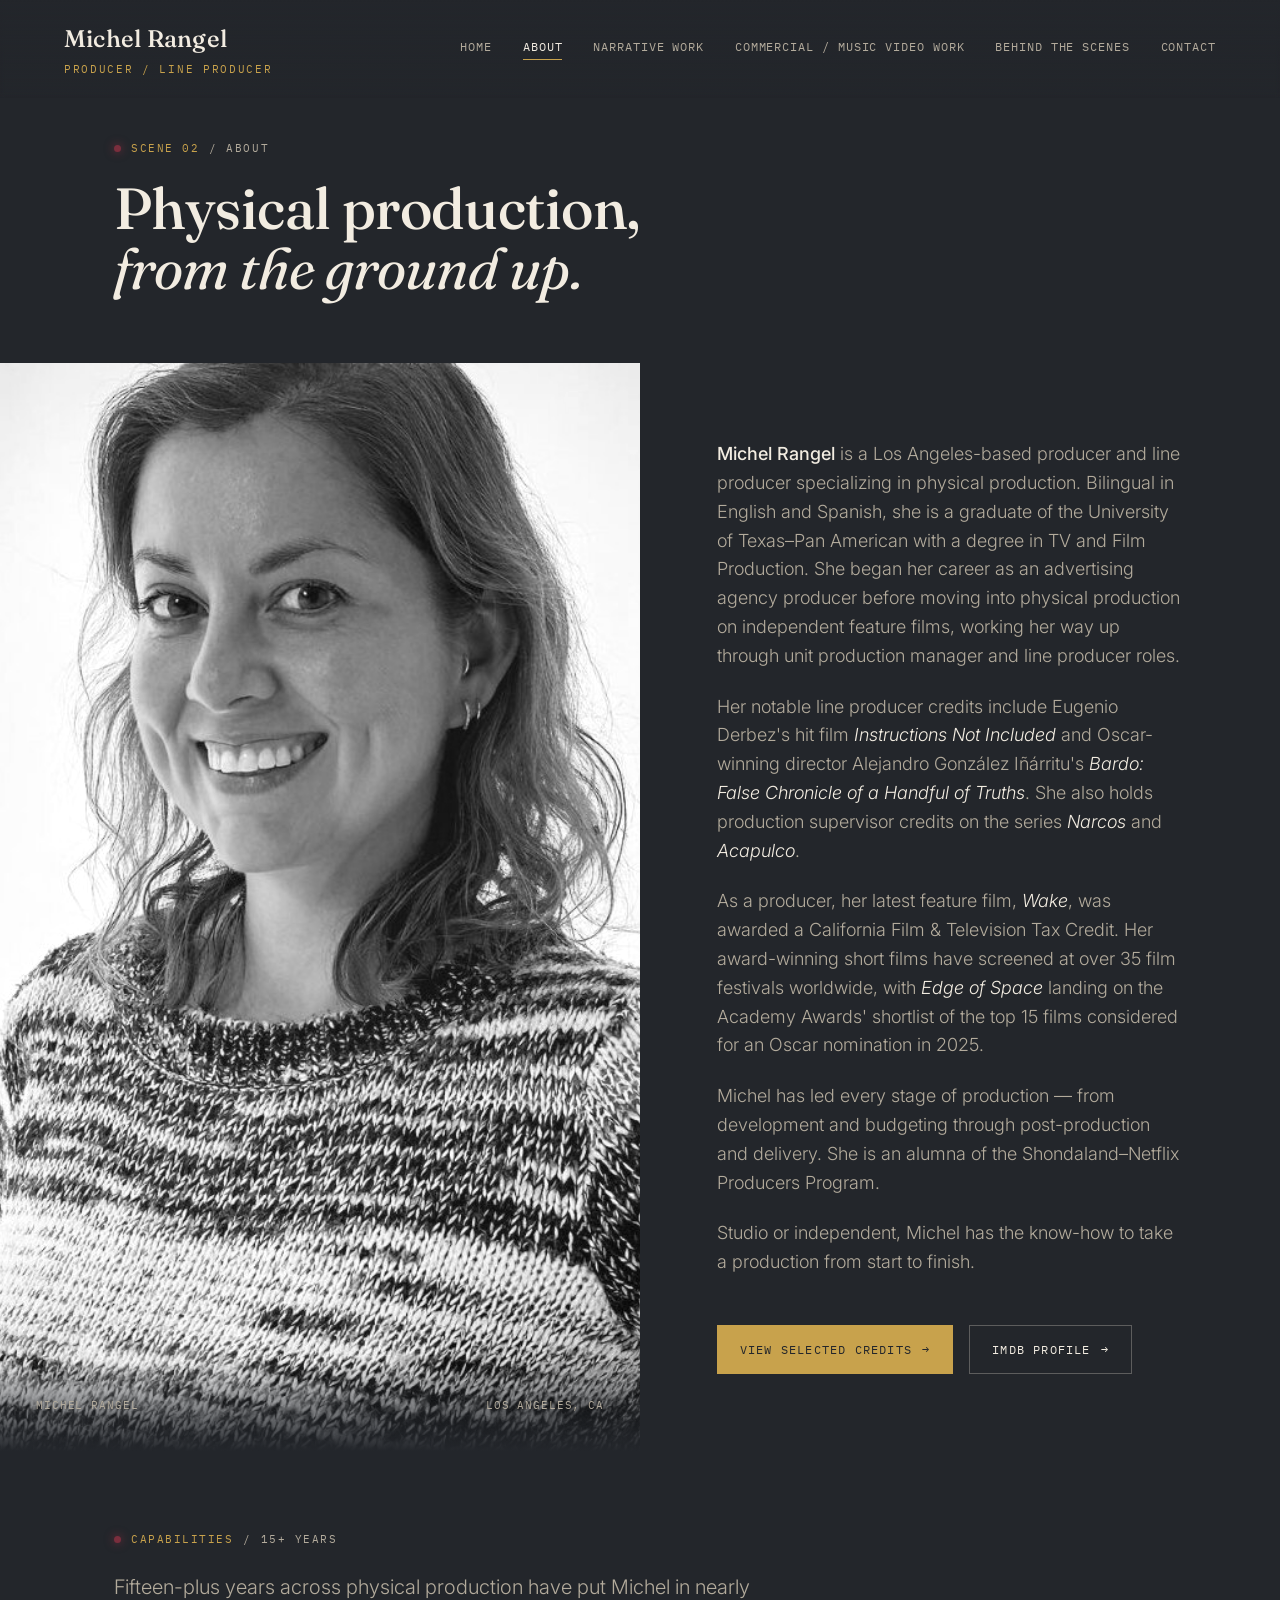
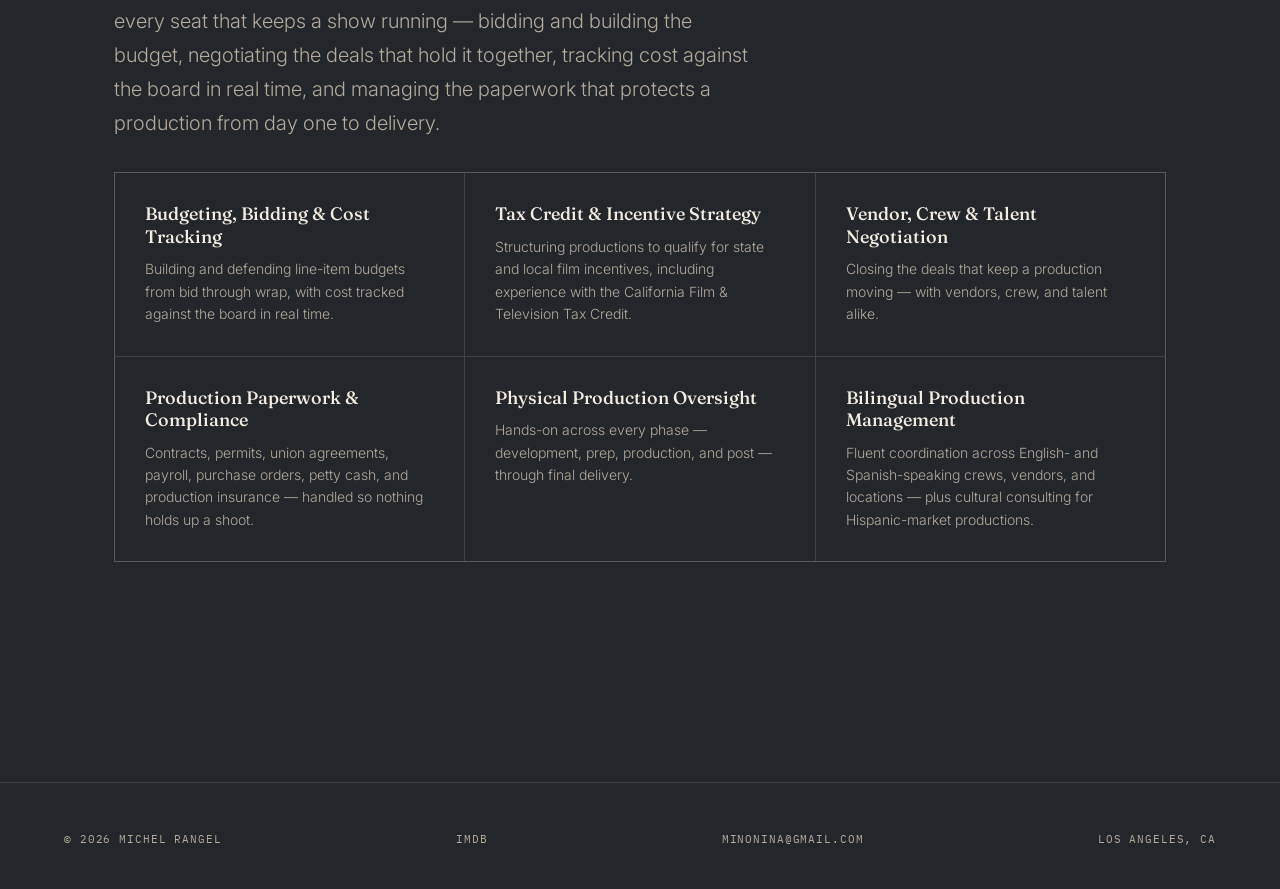
==== site/about.html @ a9e3a03b "Add files via upload" ====
<!DOCTYPE html>
<html lang="en" data-theme="dark">
<head>
<meta charset="UTF-8">
<meta name="viewport" content="width=device-width, initial-scale=1.0">
<title>About — Michel Rangel</title>
<meta name="description" content="Michel Rangel is a Los Angeles-based producer and line producer specializing in physical production.">
<link rel="stylesheet" href="css/style.css">
</head>
<body>

<header class="site-header">
  <a href="index.html" class="mark">Michel Rangel<small>Producer / Line Producer</small></a>
  <button class="nav-toggle">Menu</button>
  <nav class="site-nav">
    <a href="index.html">Home</a>
    <a href="about.html" class="active">About</a>
    <a href="work.html">Narrative Work</a>
    <a href="commercial.html">Commercial / Music Video Work</a>
    <a href="behind-the-scenes.html">Behind the Scenes</a>
    <a href="contact.html">Contact</a>
  </nav>
</header>

<section class="page-hero">
  <div class="wrap">
    <div class="slate">Scene 02 <span class="dim">/ About</span></div>
    <h1 class="display-lg">Physical production,<br><span class="italic">from the ground up.</span></h1>
  </div>
</section>

<section class="about-split-section reveal">
  <div class="about-split">
    <div class="about-portrait">
      <img src="assets/img/headshot/michel-headshot.jpg" alt="Portrait of Michel Rangel">
      <div class="portrait-caption">
        <span>Michel Rangel</span>
        <span>Los Angeles, CA</span>
      </div>
    </div>

    <div class="about-text">
      <div class="about-text-inner">
      <p><strong>Michel Rangel</strong> is a Los Angeles-based producer and line producer specializing in physical production. Bilingual in English and Spanish, she is a graduate of the University of Texas–Pan American with a degree in TV and Film Production. She began her career as an advertising agency producer before moving into physical production on independent feature films, working her way up through unit production manager and line producer roles.</p>

      <p>Her notable line producer credits include Eugenio Derbez's hit film <em>Instructions Not Included</em> and Oscar-winning director Alejandro González Iñárritu's <em>Bardo: False Chronicle of a Handful of Truths</em>. She also holds production supervisor credits on the series <em>Narcos</em> and <em>Acapulco</em>.</p>

      <p>As a producer, her latest feature film, <em>Wake</em>, was awarded a California Film &amp; Television Tax Credit. Her award-winning short films have screened at over 35 film festivals worldwide, with <em>Edge of Space</em> landing on the Academy Awards' shortlist of the top 15 films considered for an Oscar nomination in 2025.</p>

      <p>Michel has led every stage of production — from development and budgeting through post-production and delivery. She is an alumna of the Shondaland–Netflix Producers Program.</p>


      <p>Studio or independent, Michel has the know-how to take a production from start to finish.</p>

      <div style="margin-top:48px; display:flex; gap:16px; flex-wrap:wrap;">
        <a class="btn solid" href="work.html">View selected credits <span class="arrow">→</span></a>
        <a class="btn" href="https://www.imdb.com/name/nm3859965/" target="_blank" rel="noopener">IMDb profile <span class="arrow">→</span></a>
      </div>
      </div>
    </div>
  </div>
</section>

<section class="tight reveal">
  <div class="wrap">
    <div class="slate">Capabilities <span class="dim">/ 15+ Years</span></div>
    <p class="lede">Fifteen-plus years across physical production have put Michel in nearly every seat that keeps a show running — bidding and building the budget, negotiating the deals that hold it together, tracking cost against the board in real time, and managing the paperwork that protects a production from day one to delivery.</p>
    <div class="capability-grid">
      <div class="capability-item">
        <div class="capability-title">Budgeting, Bidding &amp; Cost Tracking</div>
        <p>Building and defending line-item budgets from bid through wrap, with cost tracked against the board in real time.</p>
      </div>
      <div class="capability-item">
        <div class="capability-title">Tax Credit &amp; Incentive Strategy</div>
        <p>Structuring productions to qualify for state and local film incentives, including experience with the California Film &amp; Television Tax Credit.</p>
      </div>
      <div class="capability-item">
        <div class="capability-title">Vendor, Crew &amp; Talent Negotiation</div>
        <p>Closing the deals that keep a production moving — with vendors, crew, and talent alike.</p>
      </div>
      <div class="capability-item">
        <div class="capability-title">Production Paperwork &amp; Compliance</div>
        <p>Contracts, permits, union agreements, payroll, purchase orders, petty cash, and production insurance — handled so nothing holds up a shoot.</p>
      </div>
      <div class="capability-item">
        <div class="capability-title">Physical Production Oversight</div>
        <p>Hands-on across every phase — development, prep, production, and post — through final delivery.</p>
      </div>
      <div class="capability-item">
        <div class="capability-title">Bilingual Production Management</div>
        <p>Fluent coordination across English- and Spanish-speaking crews, vendors, and locations — plus cultural consulting for Hispanic-market productions.</p>
      </div>
    </div>
  </div>
</section>

<footer class="site-footer">
  <div class="wrap">
    <span>© 2026 Michel Rangel</span>
    <span><a href="https://www.imdb.com/name/nm3859965/" target="_blank" rel="noopener">IMDb</a></span>
    <span><a href="contact.html">minonina@gmail.com</a></span>
    <span>Los Angeles, CA</span>
  </div>
</footer>

<script src="js/main.js"></script>
</body>
</html>
---- site/css/style.css ----
/* =========================================================
   MICHEL RANGEL — Producer / Line Producer
   Design system: cinematic editorial, warm dark or warm parchment — theme-able, brass + wine
   ========================================================= */

@import url('https://fonts.googleapis.com/css2?family=Fraunces:ital,opsz,wght@0,9..144,300;0,9..144,400;0,9..144,500;0,9..144,600;1,9..144,400&family=Inter:wght@300;400;500;600&family=IBM+Plex+Mono:wght@400;500&display=swap');

:root{
  /* ---- shared tokens ---- */
  --brass: #c8a24c;
  --brass-dim: #8f793c;
  --wine: #7a2e3d;      /* accent — replaces the earlier red/ember */
  --wine-dim: #5c222e;

  --display: 'Fraunces', Georgia, serif;
  --body: 'Inter', -apple-system, BlinkMacSystemFont, sans-serif;
  --mono: 'IBM Plex Mono', ui-monospace, Menlo, monospace;

  --maxw: 1180px;
  --edge: clamp(24px, 5vw, 72px);
}

/* ---- theme tokens ----
   --ink      = page background
   --ink-2    = card / panel surface
   --paper    = primary text (on --ink)
   --paper-dim= secondary text
   --line / --line-strong = hairline dividers
   --hero-*   = hero photo treatment
   (Names kept from the original dark-mode-only build; they now just mean
   "background" / "foreground" regardless of which theme is active.) */

html[data-theme="dark"]{
  --ink: #23262b;
  --ink-2: #2b2f36;
  --paper: #f2ece1;
  --paper-dim: #b3ab9c;
  --line: rgba(242,236,221,0.14);
  --line-strong: rgba(242,236,221,0.28);
  --hero-img-opacity: 0.34;
  --hero-scrim-from: rgba(35,38,43,0.30);
  --hero-scrim-mid: rgba(35,38,43,0.62);
  --hero-scrim-to: #23262b;
  --img-filter: grayscale(0.15) contrast(1.05);
  --img-filter-hover: grayscale(0) contrast(1.08);
}

html[data-theme="light"]{
  --ink: #f1ebdd;
  --ink-2: #fbf8f1;
  --paper: #221f1b;
  --paper-dim: #6d6455;
  --line: rgba(34,31,27,0.12);
  --line-strong: rgba(34,31,27,0.24);
  --hero-img-opacity: 0.62;
  --hero-scrim-from: rgba(241,235,221,0.12);
  --hero-scrim-mid: rgba(241,235,221,0.68);
  --hero-scrim-to: #f1ebdd;
  --img-filter: grayscale(0.05) contrast(1.02) brightness(1.01);
  --img-filter-hover: grayscale(0) contrast(1.05) brightness(1.03);
}

*{box-sizing:border-box; margin:0; padding:0;}

html{scroll-behavior:smooth;}

body{
  background: var(--ink);
  color: var(--paper);
  font-family: var(--body);
  font-weight: 400;
  line-height: 1.6;
  -webkit-font-smoothing: antialiased;
  overflow-x: hidden;
}

img{display:block; max-width:100%; height:auto;}
a{color:inherit; text-decoration:none;}

::selection{ background: var(--brass); color: var(--ink); }

:focus-visible{
  outline: 2px solid var(--brass);
  outline-offset: 3px;
}

.wrap{
  max-width: var(--maxw);
  margin: 0 auto;
  padding-left: var(--edge);
  padding-right: var(--edge);
}

/* ---------- Slate eyebrow (signature device) ---------- */
.slate{
  display:flex;
  align-items:center;
  gap: 10px;
  font-family: var(--mono);
  font-size: 11px;
  letter-spacing: 0.14em;
  text-transform: uppercase;
  color: var(--brass);
  margin-bottom: 22px;
}
.slate::before{
  content:"";
  width: 7px; height: 7px;
  background: var(--wine);
  border-radius: 50%;
  box-shadow: 0 0 8px 1px rgba(122,46,61,0.65);
  flex: none;
}
.slate .dim{ color: var(--paper-dim); font-weight:400; }

/* ---------- Nav ---------- */
.site-header{
  position: fixed;
  top:0; left:0; right:0;
  z-index: 100;
  padding: 20px var(--edge);
  display:flex;
  align-items:center;
  justify-content: space-between;
  background: linear-gradient(to bottom, var(--ink) 0%, transparent 100%);
  backdrop-filter: blur(2px);
}
.site-header .mark{
  font-family: var(--display);
  font-weight: 500;
  font-size: 24px;
  letter-spacing: 0.01em;
}
.site-header .mark small{
  display:block;
  font-family: var(--mono);
  font-size: 10.5px;
  letter-spacing: 0.16em;
  color: var(--brass);
  text-transform: uppercase;
  margin-top: 3px;
  font-weight: 400;
}
.site-header.no-mark .mark{ visibility: hidden; }
.site-nav{
  display:flex;
  gap: clamp(12px, 2.4vw, 32px);
  font-family: var(--mono);
  font-size: 11.5px;
  letter-spacing: 0.08em;
  text-transform: uppercase;
}
.site-nav a{
  position: relative;
  padding-bottom: 4px;
  color: var(--paper-dim);
  transition: color .25s ease;
}
.site-nav a:hover, .site-nav a.active{ color: var(--paper); }
.site-nav a.active::after{
  content:"";
  position:absolute;
  left:0; right:0; bottom:0;
  height:1px;
  background: var(--brass);
}
.nav-toggle{
  display:none;
  background:none; border:none;
  color: var(--paper);
  font-family: var(--mono);
  font-size: 11px;
  letter-spacing: .12em;
  text-transform: uppercase;
  cursor:pointer;
  border: 1px solid var(--line-strong);
  padding: 8px 14px;
}

@media (max-width: 1040px){
  .site-nav{
    position: fixed;
    inset: 0;
    height: 100vh;
    height: 100dvh;
    z-index: 200;
    background: var(--ink);
    flex-direction: column;
    justify-content: center;
    align-items: flex-start;
    padding: var(--edge);
    gap: 28px;
    font-size: 22px;
    opacity: 0;
    pointer-events: none;
    transform: translateY(-12px);
    transition: transform .35s cubic-bezier(.65,0,.35,1), opacity .3s ease;
  }
  .site-nav.open{
    transform: translateY(0);
    opacity: 1;
    pointer-events: auto;
  }
  .nav-toggle{ display:block; }
}

/* ---------- Footer ---------- */
.site-footer{
  border-top: 1px solid var(--line);
  padding: 48px var(--edge) 40px;
  margin-top: 140px;
}
.site-footer .wrap{
  padding:0;
  display:flex;
  flex-wrap: wrap;
  gap: 24px;
  align-items: baseline;
  justify-content: space-between;
  font-family: var(--mono);
  font-size: 11px;
  letter-spacing: 0.08em;
  color: var(--paper-dim);
  text-transform: uppercase;
}
.site-footer a{ color: var(--paper-dim); border-bottom: 1px solid transparent; }
.site-footer a:hover{ color: var(--brass); border-color: var(--brass); }

/* ---------- Type helpers ---------- */
h1,h2,h3{ font-family: var(--display); font-weight: 500; letter-spacing: -0.01em; }
.display-xl{
  font-size: 88px;
  font-size: clamp(48px, 9vw, 108px);
  line-height: 0.98;
  font-weight: 500;
}
.display-lg{
  font-size: 46px;
  font-size: clamp(34px, 5.5vw, 58px);
  line-height: 1.05;
}
.display-md{
  font-size: 30px;
  font-size: clamp(26px, 3.4vw, 36px);
  line-height: 1.15;
}
.lede{
  font-size: clamp(17px, 2vw, 20px);
  font-weight: 300;
  color: var(--paper-dim);
  line-height: 1.7;
  max-width: 640px;
}
.italic{ font-style: italic; font-weight: 400; }

/* ---------- Buttons / links ---------- */
.btn{
  display:inline-flex;
  align-items:center;
  gap: 10px;
  font-family: var(--mono);
  font-size: 12px;
  letter-spacing: 0.1em;
  text-transform: uppercase;
  padding: 14px 22px;
  border: 1px solid var(--line-strong);
  transition: border-color .25s ease, background .25s ease, color .25s ease;
}
.btn:hover{ border-color: var(--brass); color: var(--brass); }
.btn.solid{
  background: var(--brass);
  color: var(--ink);
  border-color: var(--brass);
}
.btn.solid:hover{ background: transparent; color: var(--brass); }
.btn .arrow{ transition: transform .25s ease; }
.btn:hover .arrow{ transform: translateX(3px); }

/* ---------- Sections ---------- */
section{ padding: 120px 0; position: relative; }
section.tight{ padding: 80px 0; }
.section-head{ margin-bottom: 56px; }

hr.rule{
  border: none;
  border-top: 1px solid var(--line);
  margin: 0;
}

/* ---------- Hero (home) ---------- */
.hero{
  min-height: 62vh;
  min-height: 62svh;
  display:flex;
  flex-direction: column;
  justify-content: flex-end;
  padding-top: 112px;
  padding-bottom: 64px;
  position: relative;
}
.hero-bg{
  position:absolute; inset:0;
  background-size: cover;
  background-position: center 30%;
  opacity: var(--hero-img-opacity);
  filter: saturate(0.92) contrast(1.05);
}
.hero-bg::after{ content:""; }
.hero-scrim{
  position:absolute; inset:0;
  background:
    linear-gradient(to bottom, var(--hero-scrim-from) 0%, var(--hero-scrim-mid) 48%, var(--hero-scrim-to) 94%);
}
.hero-content{ position: relative; z-index: 2; }
.hero-role{
  font-family: var(--mono);
  font-size: 13px;
  letter-spacing: 0.14em;
  text-transform: uppercase;
  color: var(--paper-dim);
  margin-top: 18px;
}
.hero-role .amp{ color: var(--brass); }

.hero-meta{
  display:flex;
  gap: 36px;
  flex-wrap: wrap;
  margin-top: 44px;
}
.hero-meta > div{
  margin-right: 36px;
  font-family: var(--mono);
  font-size: 11.5px;
  letter-spacing: .06em;
  color: var(--paper-dim);
  text-transform: uppercase;
}
.hero-meta strong{ color: var(--paper); display:block; font-size: 12px; margin-bottom: 4px; }

/* ---------- Video embed ---------- */
.video-frame{
  position: relative;
  width: 100%;
  aspect-ratio: 16/9;
  background: #000;
  border: 1px solid var(--line-strong);
  overflow: hidden;
}
.video-frame iframe{
  position:absolute; inset:0; width:100%; height:100%; border:0;
}
.video-cap{
  display:flex;
  justify-content: space-between;
  gap: 16px;
  flex-wrap: wrap;
  margin-top: 14px;
  font-family: var(--mono);
  font-size: 11px;
  letter-spacing: .06em;
  text-transform: uppercase;
  color: var(--paper-dim);
}
.video-cap .accent{ color: var(--brass); }

/* ---------- Commercial page video grid ---------- */
.video-grid{
  display:grid;
  grid-template-columns: repeat(2, 1fr);
  gap: 56px 32px;
}
.video-grid .video-cap{ flex-direction: column; gap: 4px; }

@media (max-width: 900px){
  .video-grid{ grid-template-columns: 1fr; gap: 44px; }
}

/* ---------- Poster strip ---------- */
.poster-grid{
  display:grid;
  grid-template-columns: repeat(3, 1fr);
  gap: 2px;
  background: var(--line);
  border: 1px solid var(--line);
}
.poster-card{
  position: relative;
  background: var(--ink-2);
  overflow: hidden;
  aspect-ratio: 2/3;
}
.poster-card img{
  width:100%; height:100%; object-fit: cover;
  transition: transform .6s cubic-bezier(.2,.6,.2,1), filter .5s ease;
  filter: var(--img-filter);
}
.poster-card:hover img{ transform: scale(1.045); filter: var(--img-filter-hover); }
.poster-info{
  position:absolute; left:0; right:0; bottom:0;
  padding: 18px 16px 16px;
  background: linear-gradient(to top, var(--ink) 0%, transparent 100%);
}
.poster-info .t{ font-family: var(--display); font-size: 18px; font-weight: 500; }
.poster-info .m{
  font-family: var(--mono); font-size: 10px; letter-spacing: .08em;
  text-transform: uppercase; color: var(--brass); margin-top: 4px;
}

@media (max-width: 780px){
  .poster-grid{ grid-template-columns: repeat(2,1fr); }
}

/* ---------- About page: full-bleed split screen ---------- */
.about-split-section{ padding: 0; }

.about-split{
  display:grid;
  grid-template-columns: 1fr 1fr;
  min-height: 640px;
}

.about-portrait{
  position: relative;
}
.about-portrait img{
  width:100%;
  height:100%;
  object-fit: cover;
  filter: grayscale(1) contrast(1.05);
  display:block;
}
.portrait-caption{
  position:absolute;
  left:0; right:0; bottom:0;
  padding: clamp(20px, 3vw, 36px);
  background: linear-gradient(to top, var(--ink) 0%, rgba(0,0,0,0) 100%);
  display:flex;
  justify-content: space-between;
  font-family: var(--mono);
  font-size: 11px;
  letter-spacing: .08em;
  text-transform: uppercase;
  color: var(--paper-dim);
}

.about-text{
  display:flex;
  align-items: center;
  background: var(--ink);
}
.about-text-inner{
  padding: clamp(40px, 6vw, 88px);
  max-width: 620px;
}
.about-text-inner p{
  font-size: clamp(16px, 1.5vw, 18px);
  font-weight: 300;
  color: var(--paper-dim);
  margin-bottom: 22px;
}
.about-text-inner p strong{ color: var(--paper); font-weight: 500; }
.about-text-inner p em{ color: var(--paper); font-style: italic; }

@media (max-width: 900px){
  .about-split{ grid-template-columns: 1fr; }
  .about-portrait{ aspect-ratio: 4/5; min-height: 0; }
}


/* ---------- Capabilities (About page) ---------- */
.capability-grid{
  display:grid;
  grid-template-columns: repeat(3, 1fr);
  gap: 1px;
  background: var(--line);
  border: 1px solid var(--line);
  margin-top: 32px;
}
.capability-item{
  background: var(--ink);
  padding: 30px clamp(18px, 2.4vw, 30px);
}
.capability-title{
  font-family: var(--display);
  font-size: 18px;
  font-weight: 500;
  color: var(--paper);
  margin-bottom: 10px;
  line-height: 1.25;
}
.capability-item p{
  font-size: 14px;
  color: var(--paper-dim);
  font-weight: 300;
  line-height: 1.6;
}

@media (max-width: 980px){
  .capability-grid{ grid-template-columns: repeat(2, 1fr); }
}
@media (max-width: 620px){
  .capability-grid{ grid-template-columns: 1fr; }
}

/* ---------- Credits (Work page) ---------- */
.credit-list{ border-top: 1px solid var(--line); }
.credit-row{
  display:grid;
  grid-template-columns: 100px 1fr auto;
  gap: 24px;
  align-items: baseline;
  padding: 26px 0;
  border-bottom: 1px solid var(--line);
  transition: padding-left .3s ease, border-color .3s ease;
}
.credit-row:hover{
  padding-left: 12px;
  border-color: var(--line-strong);
}
.credit-year{
  font-family: var(--mono);
  font-size: 12px;
  color: var(--brass);
  letter-spacing: .04em;
}
.credit-main .title{
  font-family: var(--display);
  font-size: clamp(19px, 2.4vw, 26px);
  font-weight: 500;
}
.credit-main .meta{
  font-family: var(--body);
  font-size: 14px;
  color: var(--paper-dim);
  margin-top: 6px;
  line-height: 1.55;
}
.credit-main .badge{
  display:inline-block;
  font-family: var(--mono);
  font-size: 10px;
  letter-spacing: .08em;
  text-transform: uppercase;
  color: var(--wine);
  border: 1px solid rgba(122,46,61,0.5);
  padding: 3px 8px;
  margin-top: 10px;
}
.credit-role{
  font-family: var(--mono);
  font-size: 11px;
  letter-spacing: .06em;
  text-transform: uppercase;
  color: var(--paper-dim);
  text-align: right;
  white-space: nowrap;
}

@media (max-width: 700px){
  .credit-row{ grid-template-columns: 1fr; gap: 8px; }
  .credit-role{ text-align: left; }
}

.credit-note{
  margin-top: 40px;
  font-family: var(--mono);
  font-size: 12px;
  color: var(--paper-dim);
  letter-spacing: .03em;
}
.credit-note a{ color: var(--brass); border-bottom: 1px solid var(--brass-dim); }

/* ---------- On Set (gallery) ---------- */
.gallery-group{ margin-bottom: 88px; }
.gallery-group:last-child{ margin-bottom: 0; }
.group-head{
  display:flex;
  justify-content: space-between;
  align-items: flex-end;
  gap: 20px;
  margin-bottom: 28px;
  border-bottom: 1px solid var(--line);
  padding-bottom: 18px;
}
.group-head h2{ font-size: clamp(22px, 2.6vw, 30px); }
.group-head .count{
  font-family: var(--mono);
  font-size: 11px;
  color: var(--paper-dim);
  letter-spacing: .08em;
}
.gallery-grid{
  display:grid;
  grid-template-columns: repeat(3, 1fr);
  gap: 20px;
}
.gallery-item{ position: relative; }
.gallery-item .frame{
  overflow:hidden;
  border: 1px solid var(--line);
  aspect-ratio: 3/2;
  background: var(--ink-2);
}
.gallery-item img{
  width:100%; height:100%; object-fit: cover;
  filter: var(--img-filter);
  transition: transform .6s cubic-bezier(.2,.6,.2,1), filter .4s ease;
}
.gallery-item:hover img{ transform: scale(1.05); filter: var(--img-filter-hover); }
.gallery-item .cap{
  margin-top: 10px;
  font-family: var(--mono);
  font-size: 10.5px;
  letter-spacing: .06em;
  text-transform: uppercase;
  color: var(--paper-dim);
}
.gallery-item.tall .frame{ aspect-ratio: 2/3; }
.gallery-item.wide{ grid-column: span 2; }
.gallery-item.wide .frame{ aspect-ratio: 16/9; }

@media (max-width: 900px){
  .gallery-grid{ grid-template-columns: repeat(2, 1fr); }
  .gallery-item.wide{ grid-column: span 2; }
}
@media (max-width: 560px){
  .gallery-grid{ grid-template-columns: 1fr; }
  .gallery-item.wide{ grid-column: span 1; }
}

/* ---------- Contact page ---------- */
.contact-grid{
  display:grid;
  grid-template-columns: 1.1fr 0.9fr;
  gap: clamp(40px, 6vw, 100px);
}
.contact-main .email-link{
  font-family: var(--display);
  font-size: clamp(20px, 2.2vw, 26px);
  font-weight: 500;
  display:inline-block;
  border-bottom: 2px solid var(--brass);
  padding-bottom: 5px;
  transition: color .25s ease;
}
.contact-main .email-link:hover{ color: var(--brass); }
.contact-links{
  margin-top: 40px;
  display:flex;
  flex-direction: column;
  gap: 14px;
}
.contact-links a{
  font-family: var(--mono);
  font-size: 13px;
  letter-spacing: .05em;
  color: var(--paper-dim);
  text-transform: uppercase;
  border-bottom: 1px solid transparent;
  width: fit-content;
}
.contact-links a:hover{ color: var(--paper); border-color: var(--line-strong); }

.rep-box{
  border: 1px solid var(--line);
  padding: 32px;
}
.rep-box .slate{ margin-bottom: 18px; }
.rep-box .agency{
  font-family: var(--display);
  font-size: 22px;
  margin-bottom: 20px;
}
.rep-person{
  padding: 16px 0;
  border-top: 1px solid var(--line);
}
.rep-person:last-child{ padding-bottom: 0; }
.rep-person .name{ font-size: 15px; font-weight: 500; }
.rep-person .email{
  display:block;
  font-family: var(--mono);
  font-size: 12.5px;
  color: var(--brass);
  margin-top: 6px;
  word-break: break-word;
}
.rep-note{
  margin-top: 24px;
  font-size: 13px;
  color: var(--paper-dim);
  line-height: 1.6;
}

@media (max-width: 780px){
  .contact-grid{ grid-template-columns: 1fr; }
}

/* ---------- Section transitions ---------- */
.reveal{
  opacity: 0;
  transform: translateY(18px);
  transition: opacity .7s ease, transform .7s cubic-bezier(.2,.6,.2,1);
}
.reveal.in{ opacity: 1; transform: translateY(0); }

@media (prefers-reduced-motion: reduce){
  .reveal{ opacity:1; transform:none; transition:none; }
  html{ scroll-behavior:auto; }
}

/* ---------- Page hero (non-home pages) ---------- */
.page-hero{
  padding-top: 140px;
  padding-bottom: 64px;
}
.page-hero.compact{ padding-bottom: 28px; }
.page-hero .slate{ margin-bottom: 20px; }

section.tight.flush-top{ padding-top: 20px; }

.contact-label{
  font-family: var(--mono);
  font-size: 11px;
  letter-spacing: .1em;
  text-transform: uppercase;
  color: var(--paper-dim);
  margin-bottom: 10px;
}
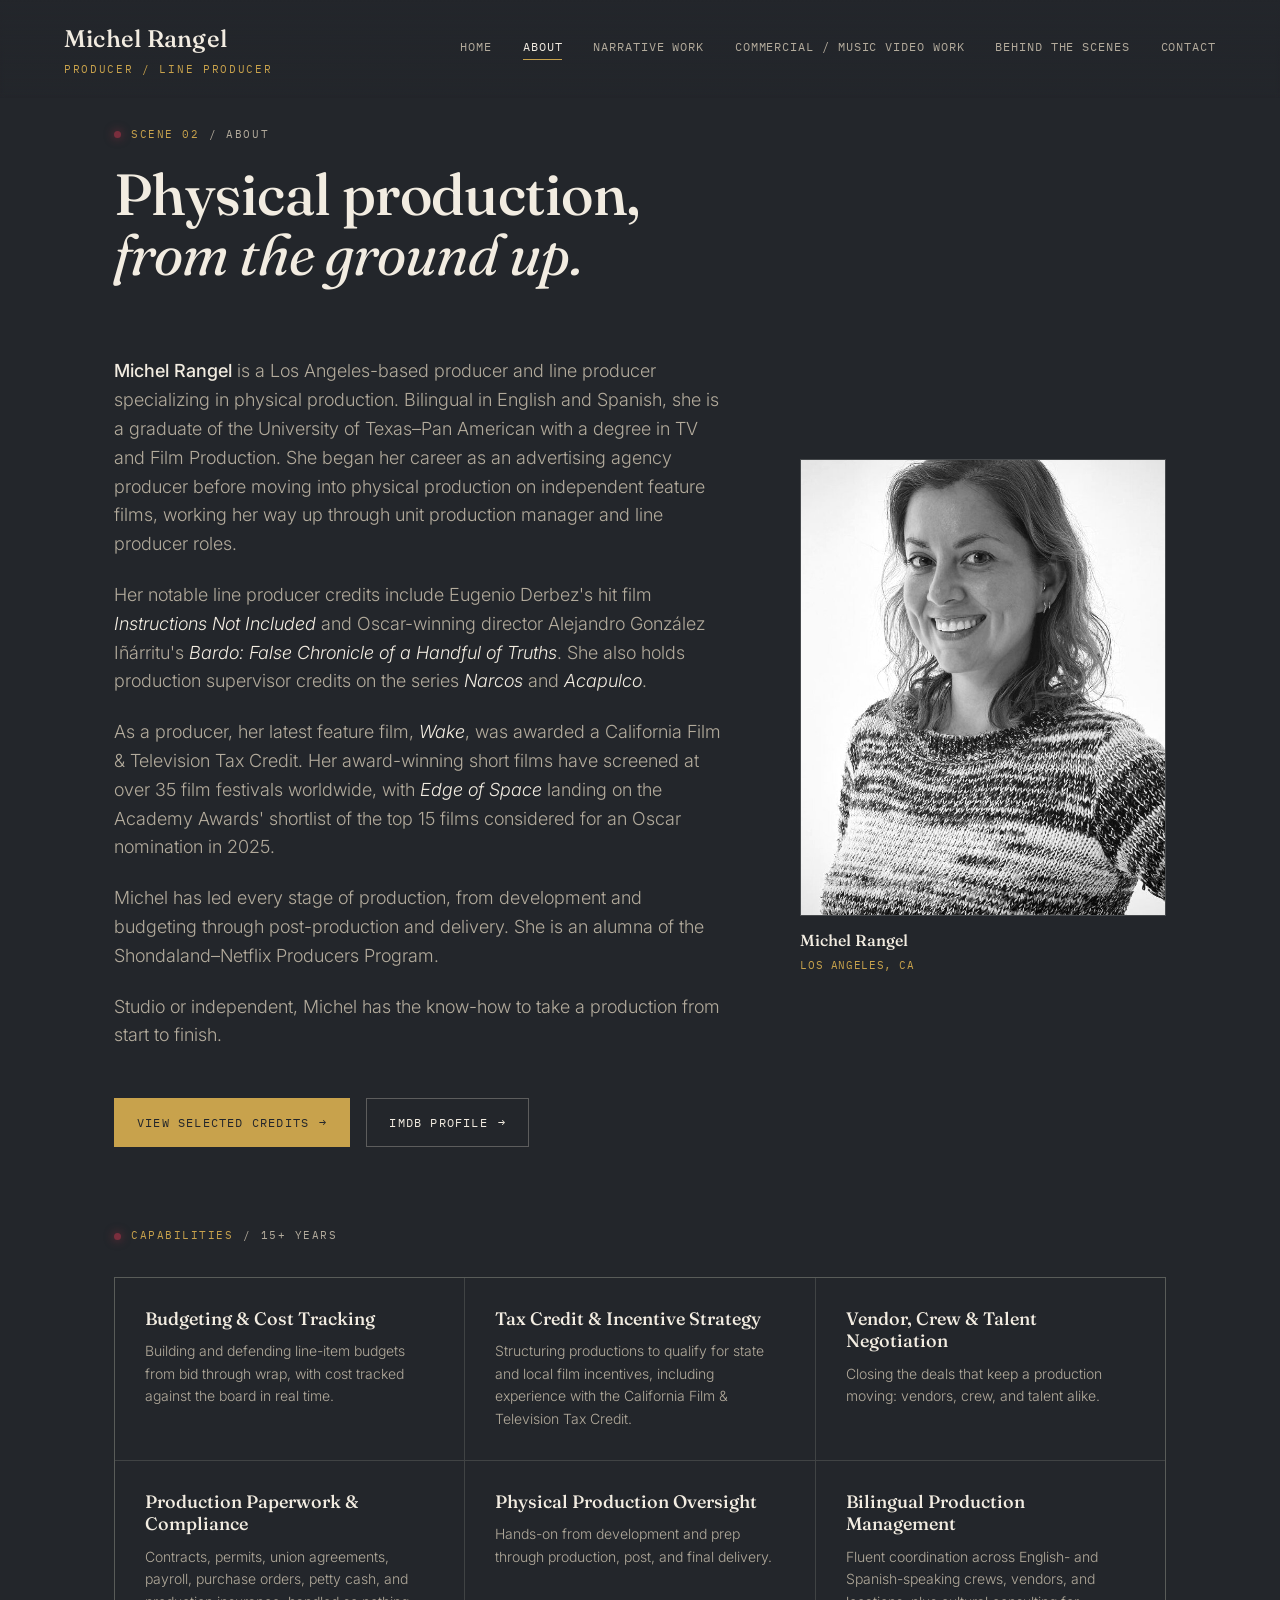
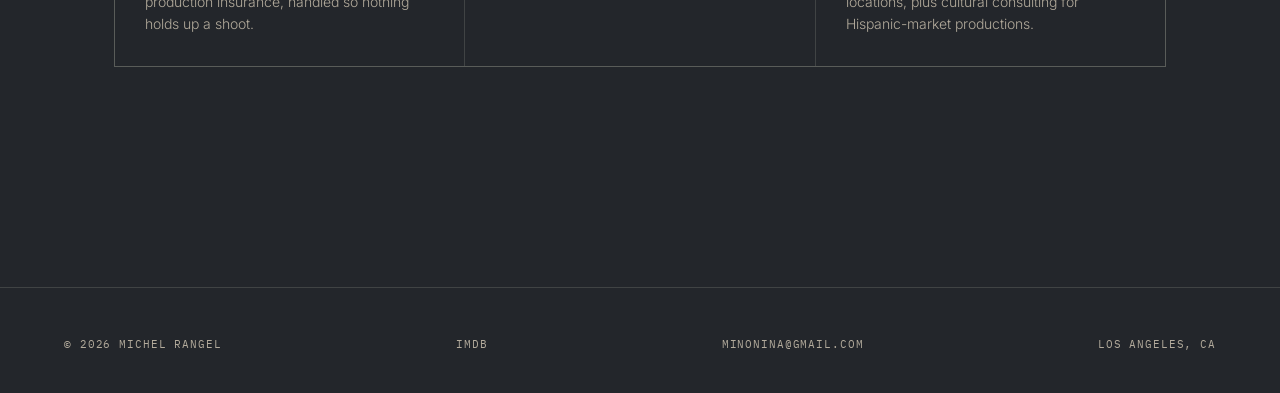
==== commit bf406a12: "Add files via upload" ====
--- a/site/about.html
+++ b/site/about.html
@@ -3,7 +3,7 @@
 <head>
 <meta charset="UTF-8">
 <meta name="viewport" content="width=device-width, initial-scale=1.0">
-<title>About — Michel Rangel</title>
+<title>About | Michel Rangel</title>
 <meta name="description" content="Michel Rangel is a Los Angeles-based producer and line producer specializing in physical production.">
 <link rel="stylesheet" href="css/style.css">
 </head>
@@ -29,26 +29,16 @@
   </div>
 </section>
 
-<section class="about-split-section reveal">
-  <div class="about-split">
-    <div class="about-portrait">
-      <img src="assets/img/headshot/michel-headshot.jpg" alt="Portrait of Michel Rangel">
-      <div class="portrait-caption">
-        <span>Michel Rangel</span>
-        <span>Los Angeles, CA</span>
-      </div>
-    </div>
-
+<section class="tight flush-top flush-bottom reveal">
+  <div class="wrap about-split">
     <div class="about-text">
-      <div class="about-text-inner">
       <p><strong>Michel Rangel</strong> is a Los Angeles-based producer and line producer specializing in physical production. Bilingual in English and Spanish, she is a graduate of the University of Texas–Pan American with a degree in TV and Film Production. She began her career as an advertising agency producer before moving into physical production on independent feature films, working her way up through unit production manager and line producer roles.</p>
 
       <p>Her notable line producer credits include Eugenio Derbez's hit film <em>Instructions Not Included</em> and Oscar-winning director Alejandro González Iñárritu's <em>Bardo: False Chronicle of a Handful of Truths</em>. She also holds production supervisor credits on the series <em>Narcos</em> and <em>Acapulco</em>.</p>
 
       <p>As a producer, her latest feature film, <em>Wake</em>, was awarded a California Film &amp; Television Tax Credit. Her award-winning short films have screened at over 35 film festivals worldwide, with <em>Edge of Space</em> landing on the Academy Awards' shortlist of the top 15 films considered for an Oscar nomination in 2025.</p>
 
-      <p>Michel has led every stage of production — from development and budgeting through post-production and delivery. She is an alumna of the Shondaland–Netflix Producers Program.</p>
-
+      <p>Michel has led every stage of production, from development and budgeting through post-production and delivery. She is an alumna of the Shondaland–Netflix Producers Program.</p>
 
       <p>Studio or independent, Michel has the know-how to take a production from start to finish.</p>
 
@@ -56,18 +46,21 @@
         <a class="btn solid" href="work.html">View selected credits <span class="arrow">→</span></a>
         <a class="btn" href="https://www.imdb.com/name/nm3859965/" target="_blank" rel="noopener">IMDb profile <span class="arrow">→</span></a>
       </div>
-      </div>
+    </div>
+
+    <div class="about-portrait-wrap">
+      <div class="frame"><img src="assets/img/headshot/michel-headshot.jpg" alt="Portrait of Michel Rangel"></div>
+      <div class="cap"><div class="t">Michel Rangel</div><div class="m">Los Angeles, CA</div></div>
     </div>
   </div>
 </section>
 
-<section class="tight reveal">
+<section class="tight flush-top reveal">
   <div class="wrap">
     <div class="slate">Capabilities <span class="dim">/ 15+ Years</span></div>
-    <p class="lede">Fifteen-plus years across physical production have put Michel in nearly every seat that keeps a show running — bidding and building the budget, negotiating the deals that hold it together, tracking cost against the board in real time, and managing the paperwork that protects a production from day one to delivery.</p>
     <div class="capability-grid">
       <div class="capability-item">
-        <div class="capability-title">Budgeting, Bidding &amp; Cost Tracking</div>
+        <div class="capability-title">Budgeting &amp; Cost Tracking</div>
         <p>Building and defending line-item budgets from bid through wrap, with cost tracked against the board in real time.</p>
       </div>
       <div class="capability-item">
@@ -76,19 +69,19 @@
       </div>
       <div class="capability-item">
         <div class="capability-title">Vendor, Crew &amp; Talent Negotiation</div>
-        <p>Closing the deals that keep a production moving — with vendors, crew, and talent alike.</p>
+        <p>Closing the deals that keep a production moving: vendors, crew, and talent alike.</p>
       </div>
       <div class="capability-item">
         <div class="capability-title">Production Paperwork &amp; Compliance</div>
-        <p>Contracts, permits, union agreements, payroll, purchase orders, petty cash, and production insurance — handled so nothing holds up a shoot.</p>
+        <p>Contracts, permits, union agreements, payroll, purchase orders, petty cash, and production insurance, handled so nothing holds up a shoot.</p>
       </div>
       <div class="capability-item">
         <div class="capability-title">Physical Production Oversight</div>
-        <p>Hands-on across every phase — development, prep, production, and post — through final delivery.</p>
+        <p>Hands-on from development and prep through production, post, and final delivery.</p>
       </div>
       <div class="capability-item">
         <div class="capability-title">Bilingual Production Management</div>
-        <p>Fluent coordination across English- and Spanish-speaking crews, vendors, and locations — plus cultural consulting for Hispanic-market productions.</p>
+        <p>Fluent coordination across English- and Spanish-speaking crews, vendors, and locations, plus cultural consulting for Hispanic-market productions.</p>
       </div>
     </div>
   </div>
--- a/site/css/style.css
+++ b/site/css/style.css
@@ -37,9 +37,9 @@
   --paper-dim: #b3ab9c;
   --line: rgba(242,236,221,0.14);
   --line-strong: rgba(242,236,221,0.28);
-  --hero-img-opacity: 0.34;
-  --hero-scrim-from: rgba(35,38,43,0.30);
-  --hero-scrim-mid: rgba(35,38,43,0.62);
+  --hero-img-opacity: 0.5;
+  --hero-scrim-from: rgba(35,38,43,0.58);
+  --hero-scrim-mid: rgba(35,38,43,0.5);
   --hero-scrim-to: #23262b;
   --img-filter: grayscale(0.15) contrast(1.05);
   --img-filter-hover: grayscale(0) contrast(1.08);
@@ -240,9 +240,19 @@
   line-height: 1.05;
 }
 .display-md{
-  font-size: 30px;
-  font-size: clamp(26px, 3.4vw, 36px);
-  line-height: 1.15;
+  font-size: 27px;
+  font-size: clamp(23px, 2.9vw, 31px);
+  line-height: 1.2;
+}
+.display-name{
+  font-size: 44px;
+  font-size: clamp(32px, 5.2vw, 64px);
+  line-height: 1.05;
+  font-weight: 500;
+  white-space: nowrap;
+}
+@media (max-width: 480px){
+  .display-name{ white-space: normal; }
 }
 .lede{
   font-size: clamp(17px, 2vw, 20px);
@@ -289,13 +299,9 @@
 
 /* ---------- Hero (home) ---------- */
 .hero{
-  min-height: 62vh;
-  min-height: 62svh;
-  display:flex;
-  flex-direction: column;
-  justify-content: flex-end;
-  padding-top: 112px;
-  padding-bottom: 64px;
+  padding-top: 116px;
+  padding-bottom: 40px;
+  min-height: min(38vw, 520px);
   position: relative;
 }
 .hero-bg{
@@ -347,6 +353,10 @@
   border: 1px solid var(--line-strong);
   overflow: hidden;
 }
+.featured-video{
+  max-width: 760px;
+  margin: 0 auto;
+}
 .video-frame iframe{
   position:absolute; inset:0; width:100%; height:100%; border:0;
 }
@@ -411,60 +421,124 @@
   .poster-grid{ grid-template-columns: repeat(2,1fr); }
 }
 
-/* ---------- About page: full-bleed split screen ---------- */
-.about-split-section{ padding: 0; }
-
+/* ---------- Poster Wall (Narrative Work page) — smaller tiles, caption below ---------- */
+.poster-wall{
+  display:grid;
+  grid-template-columns: repeat(4, 1fr);
+  gap: 30px 20px;
+}
+.poster-wall-item .frame{
+  overflow:hidden;
+  border: 1px solid var(--line);
+  aspect-ratio: 2/3;
+  background: var(--ink-2);
+}
+.poster-wall-item img{
+  width:100%; height:100%; object-fit: cover;
+  filter: var(--img-filter);
+  transition: transform .5s cubic-bezier(.2,.6,.2,1), filter .4s ease;
+}
+.poster-wall-item:hover img{ transform: scale(1.045); filter: var(--img-filter-hover); }
+.poster-wall-item .cap{ margin-top: 10px; }
+.poster-wall-item .cap .t{
+  font-family: var(--display);
+  font-size: 14.5px;
+  font-weight: 500;
+  color: var(--paper);
+  line-height: 1.25;
+}
+.poster-wall-item .cap .m{
+  font-family: var(--mono);
+  font-size: 9.5px;
+  letter-spacing: .06em;
+  text-transform: uppercase;
+  color: var(--brass);
+  margin-top: 4px;
+}
+.poster-wall-item .cap .s{
+  font-family: var(--body);
+  font-size: 12.5px;
+  font-weight: 300;
+  font-style: italic;
+  color: var(--paper-dim);
+  margin-top: 5px;
+  line-height: 1.4;
+}
+.poster-wall-item .cap .badge{
+  display:inline-block;
+  font-family: var(--mono);
+  font-weight: 600;
+  font-size: 9px;
+  letter-spacing: .05em;
+  text-transform: uppercase;
+  color: var(--ink);
+  background: var(--brass);
+  padding: 4px 8px;
+  margin-top: 8px;
+}
+
+@media (max-width: 980px){
+  .poster-wall{ grid-template-columns: repeat(3, 1fr); }
+}
+@media (max-width: 460px){
+  .poster-wall{ gap: 22px 12px; }
+  .poster-wall-item .cap .t{ font-size: 13px; }
+}
+
+/* ---------- About page: text + contained portrait ---------- */
 .about-split{
   display:grid;
-  grid-template-columns: 1fr 1fr;
-  min-height: 640px;
-}
-
-.about-portrait{
-  position: relative;
-}
-.about-portrait img{
-  width:100%;
-  height:100%;
+  grid-template-columns: 1.25fr 0.75fr;
+  gap: clamp(40px, 6vw, 80px);
+  align-items: center;
+}
+
+.about-text p{
+  font-size: clamp(16px, 1.5vw, 18px);
+  font-weight: 300;
+  color: var(--paper-dim);
+  margin-bottom: 22px;
+  max-width: 620px;
+}
+.about-text p strong{ color: var(--paper); font-weight: 500; }
+.about-text p em{ color: var(--paper); font-style: italic; }
+
+.about-portrait-wrap{
+  max-width: 440px;
+  margin-left: auto;
+  transform: translateY(-36px);
+}
+.about-portrait-wrap .frame{
+  overflow: hidden;
+  border: 1px solid var(--line);
+  aspect-ratio: 4/5;
+  background: var(--ink-2);
+}
+.about-portrait-wrap .frame img{
+  width:100%; height:100%;
   object-fit: cover;
   filter: grayscale(1) contrast(1.05);
   display:block;
 }
-.portrait-caption{
-  position:absolute;
-  left:0; right:0; bottom:0;
-  padding: clamp(20px, 3vw, 36px);
-  background: linear-gradient(to top, var(--ink) 0%, rgba(0,0,0,0) 100%);
-  display:flex;
-  justify-content: space-between;
-  font-family: var(--mono);
-  font-size: 11px;
-  letter-spacing: .08em;
-  text-transform: uppercase;
-  color: var(--paper-dim);
-}
-
-.about-text{
-  display:flex;
-  align-items: center;
-  background: var(--ink);
-}
-.about-text-inner{
-  padding: clamp(40px, 6vw, 88px);
-  max-width: 620px;
-}
-.about-text-inner p{
-  font-size: clamp(16px, 1.5vw, 18px);
-  font-weight: 300;
-  color: var(--paper-dim);
-  margin-bottom: 22px;
-}
-.about-text-inner p strong{ color: var(--paper); font-weight: 500; }
-.about-text-inner p em{ color: var(--paper); font-style: italic; }
+.about-portrait-wrap .cap{ margin-top: 12px; }
+.about-portrait-wrap .cap .t{
+  font-family: var(--display);
+  font-size: 16px;
+  font-weight: 500;
+  color: var(--paper);
+}
+.about-portrait-wrap .cap .m{
+  font-family: var(--mono);
+  font-size: 10.5px;
+  letter-spacing: .06em;
+  text-transform: uppercase;
+  color: var(--brass);
+  margin-top: 4px;
+}
 
 @media (max-width: 900px){
   .about-split{ grid-template-columns: 1fr; }
-  .about-portrait{ aspect-ratio: 4/5; min-height: 0; }
+  .about-portrait-wrap{ max-width: 280px; margin: 0 auto; order: -1; transform: none; }
 }
 
 
@@ -630,14 +704,26 @@
 }
 
 /* ---------- Contact page ---------- */
+.contact-combined{
+  padding-top: 126px;
+  padding-bottom: 110px;
+}
 .contact-grid{
   display:grid;
   grid-template-columns: 1.1fr 0.9fr;
   gap: clamp(40px, 6vw, 100px);
-}
+  align-items: center;
+}
+.contact-h1{
+  font-size: 28px;
+  font-size: clamp(28px, 4.6vw, 48px);
+  line-height: 1.08;
+  margin-top: 20px;
+}
+.contact-main{ margin-top: 36px; }
 .contact-main .email-link{
   font-family: var(--display);
-  font-size: clamp(20px, 2.2vw, 26px);
+  font-size: clamp(18px, 1.9vw, 23px);
   font-weight: 500;
   display:inline-block;
   border-bottom: 2px solid var(--brass);
@@ -712,13 +798,15 @@
 
 /* ---------- Page hero (non-home pages) ---------- */
 .page-hero{
-  padding-top: 140px;
-  padding-bottom: 64px;
+  padding-top: 126px;
+  padding-bottom: 32px;
 }
 .page-hero.compact{ padding-bottom: 28px; }
 .page-hero .slate{ margin-bottom: 20px; }
 
-section.tight.flush-top{ padding-top: 20px; }
+section.tight.flush-top{ padding-top: 40px; }
+section.tight.hero-flush-top{ padding-top: 16px; }
+section.tight.flush-bottom{ padding-bottom: 40px; }
 
 .contact-label{
   font-family: var(--mono);
